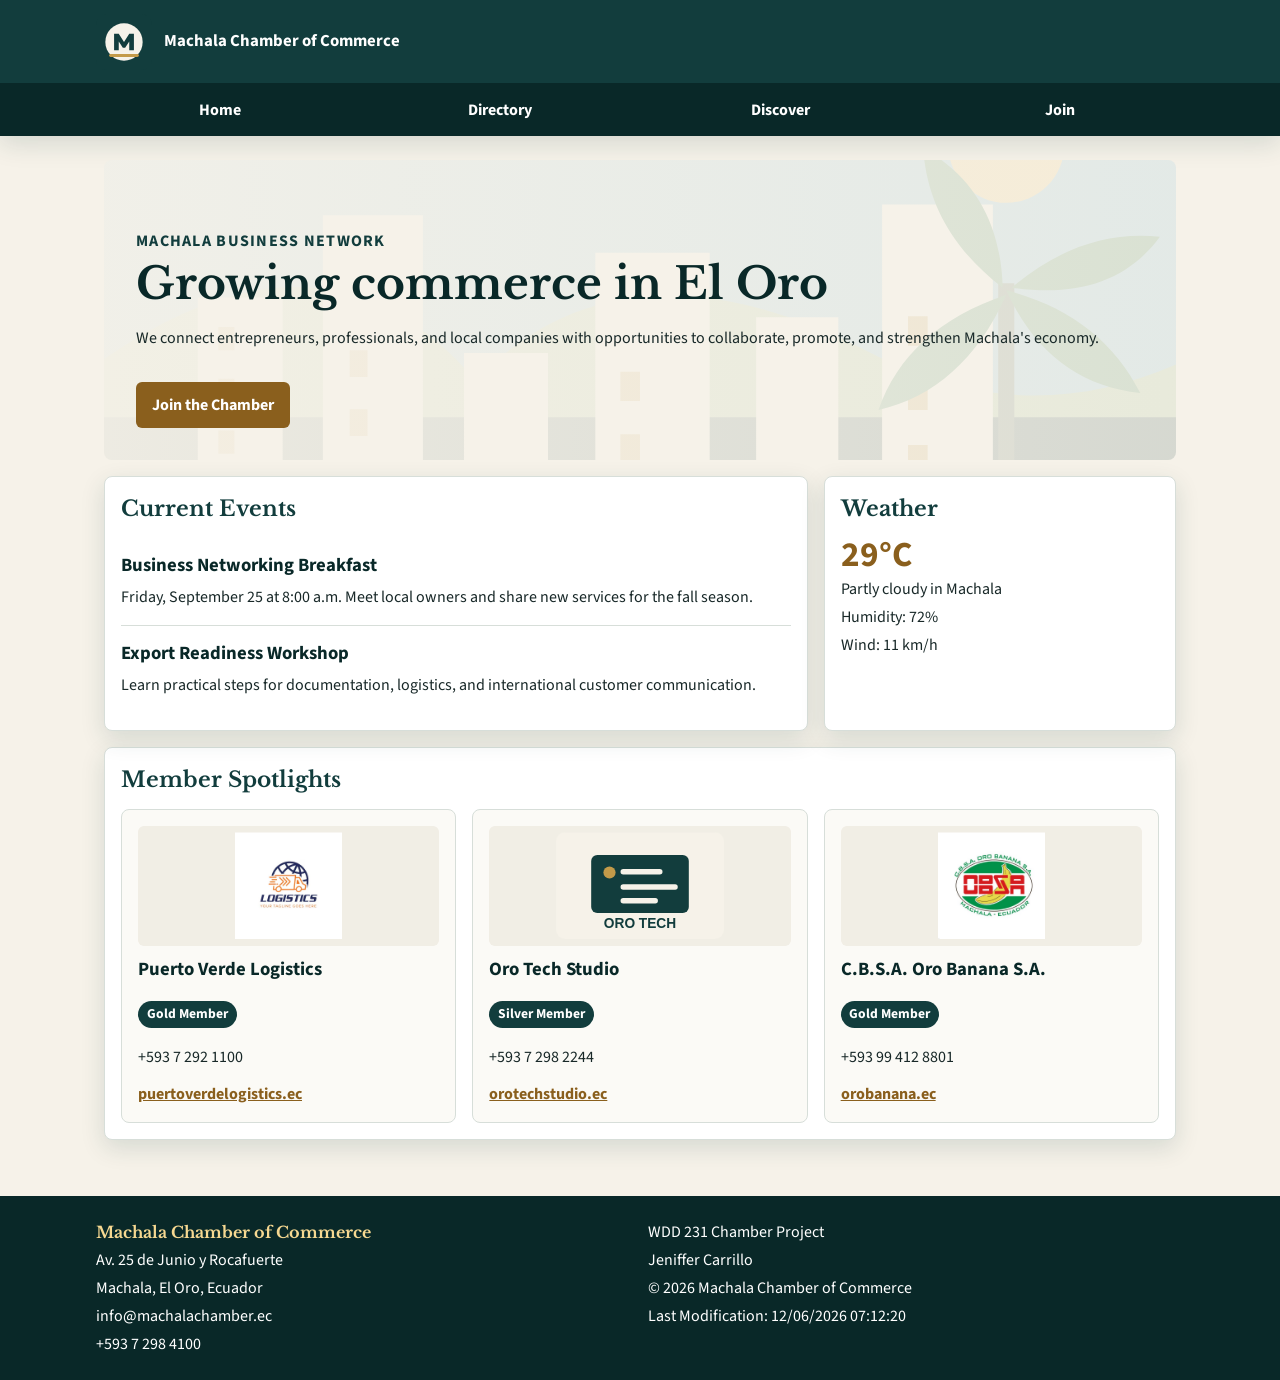
==== chamber/index.html @ e2c6e75d "chamber home" ====
<!DOCTYPE html>
<html lang="en-US">
<head>
  <meta charset="UTF-8">
  <meta name="viewport" content="width=device-width, initial-scale=1.0">
  <meta name="description" content="Machala Chamber of Commerce home page with local business events, weather, and member spotlights.">
  <meta name="author" content="Jeniffer Carrillo">
  <meta property="og:title" content="Machala Chamber of Commerce">
  <meta property="og:description" content="Connect with Machala businesses, events, and chamber member opportunities.">
  <meta property="og:image" content="https://jeniffercp1.github.io/wdd231/chamber/images/chamber-hero.svg">
  <meta property="og:url" content="https://jeniffercp1.github.io/wdd231/chamber/">
  <meta property="og:type" content="website">
  <title>Machala Chamber of Commerce</title>
  <link rel="icon" href="images/favicon.svg" type="image/svg+xml">
  <link rel="preconnect" href="https://fonts.googleapis.com">
  <link rel="preconnect" href="https://fonts.gstatic.com" crossorigin>
  <link href="https://fonts.googleapis.com/css2?family=Libre+Baskerville:wght@700&family=Source+Sans+3:wght@400;600;700&display=swap" rel="stylesheet">
  <link rel="stylesheet" href="styles/normalize.css">
  <link rel="stylesheet" href="styles/small.css">
  <link rel="stylesheet" href="styles/larger.css">
  <script src="scripts/navigation.js" defer></script>
  <script src="scripts/home.js" defer></script>
  <script src="scripts/date.js" defer></script>
</head>
<body>
  <header class="site-header">
    <div class="header-bar">
      <a class="brand" href="index.html">
        <img src="images/favicon.svg" alt="Machala Chamber of Commerce logo" width="56" height="56">
        <span>Machala Chamber of Commerce</span>
      </a>
      <button id="menuButton" class="menu-button" type="button" aria-label="Open navigation menu" aria-controls="primaryNav" aria-expanded="false"></button>
    </div>
    <nav id="primaryNav" class="site-nav">
      <ul>
        <li><a href="index.html" aria-current="page">Home</a></li>
        <li><a href="directory.html">Directory</a></li>
        <li><a href="#">Discover</a></li>
        <li><a href="#">Join</a></li>
      </ul>
    </nav>
  </header>

  <main>
    <section class="hero home-hero">
      <div>
        <p class="eyebrow">Machala Business Network</p>
        <h1>Growing commerce in El Oro</h1>
        <p>We connect entrepreneurs, professionals, and local companies with opportunities to collaborate, promote, and strengthen Machala's economy.</p>
        <a class="cta-link" href="#">Join the Chamber</a>
      </div>
    </section>

    <div class="home-grid">
      <section class="info-card events">
        <h2>Current Events</h2>
        <article>
          <h3>Business Networking Breakfast</h3>
          <p>Friday, September 25 at 8:00 a.m. Meet local owners and share new services for the fall season.</p>
        </article>
        <article>
          <h3>Export Readiness Workshop</h3>
          <p>Learn practical steps for documentation, logistics, and international customer communication.</p>
        </article>
      </section>

      <section class="info-card weather">
        <h2>Weather</h2>
        <p class="weather-temp">29&deg;C</p>
        <p>Partly cloudy in Machala</p>
        <p>Humidity: 72%</p>
        <p>Wind: 11 km/h</p>
      </section>
    </div>

    <section class="info-card spotlights">
      <h2>Member Spotlights</h2>
      <div id="spotlightCards" class="spotlight-grid"></div>
    </section>
  </main>

  <footer class="site-footer">
    <div class="footer-content">
      <div>
        <p class="footer-title">Machala Chamber of Commerce</p>
        <p>Av. 25 de Junio y Rocafuerte</p>
        <p>Machala, El Oro, Ecuador</p>
        <p>info@machalachamber.ec</p>
        <p>+593 7 298 4100</p>
      </div>
      <div>
        <p>WDD 231 Chamber Project</p>
        <p>Jeniffer Carrillo</p>
        <p>&copy; <span id="currentyear"></span> Machala Chamber of Commerce</p>
        <p id="lastModified"></p>
      </div>
    </div>
  </footer>
</body>
</html>
---- chamber/styles/small.css ----
:root {
  --primary: #123d3d;
  --primary-dark: #092828;
  --accent: #c39a49;
  --accent-dark: #8a5f1d;
  --background: #f6f2e9;
  --surface: #ffffff;
  --text: #182828;
  --muted: #596867;
  --border: #d7ded9;
  --shadow: 0 8px 24px rgb(18 61 61 / 14%);
}

body {
  min-width: 320px;
  color: var(--text);
  background: var(--background);
  font-family: "Source Sans 3", Arial, sans-serif;
  line-height: 1.5;
}

a {
  color: inherit;
}

.site-header {
  color: #fff;
  background: var(--primary);
  box-shadow: var(--shadow);
}

.header-bar {
  display: flex;
  align-items: center;
  justify-content: space-between;
  gap: 1rem;
  max-width: 1120px;
  margin: 0 auto;
  padding: 0.85rem 1rem;
}

.brand {
  display: flex;
  align-items: center;
  gap: 0.75rem;
  font-size: 1.05rem;
  font-weight: 700;
  text-decoration: none;
}

.brand img {
  flex: 0 0 auto;
  width: 56px;
  height: 56px;
}

.menu-button {
  display: inline-flex;
  align-items: center;
  justify-content: center;
  width: 44px;
  height: 44px;
  border: 1px solid rgb(255 255 255 / 45%);
  border-radius: 6px;
  color: #fff;
  background: transparent;
}

.menu-button::before {
  content: "\2630";
  font-size: 1.6rem;
  line-height: 1;
}

.menu-button.open::before {
  content: "X";
  font-size: 1.2rem;
  font-weight: 700;
}

.site-nav {
  display: grid;
  grid-template-rows: 0fr;
  background: var(--primary-dark);
  transition: grid-template-rows 180ms ease;
}

.site-nav.open {
  grid-template-rows: 1fr;
}

.site-nav ul {
  overflow: hidden;
  width: 100%;
  max-width: 1120px;
  margin: 0 auto;
  padding: 0;
  list-style: none;
}

.site-nav a {
  display: block;
  padding: 0.9rem 1rem;
  font-weight: 700;
  text-decoration: none;
  border-top: 1px solid rgb(255 255 255 / 12%);
}

.site-nav a:hover,
.site-nav a:focus {
  color: var(--primary-dark);
  background: var(--accent);
  outline: none;
}

main {
  max-width: 1120px;
  margin: 0 auto;
  padding: 1rem;
}

.hero {
  display: grid;
  min-height: 230px;
  margin-bottom: 1rem;
  padding: 1.25rem;
  color: var(--text);
  background:
    linear-gradient(90deg, rgb(246 242 233 / 96%), rgb(246 242 233 / 86%)),
    url("../images/chamber-hero.svg") center / cover;
  border-radius: 8px;
  align-items: end;
}

.eyebrow {
  margin: 0 0 0.35rem;
  color: var(--primary);
  font-weight: 700;
  text-transform: uppercase;
  letter-spacing: 0.08em;
}

h1,
h2,
.footer-title {
  font-family: "Libre Baskerville", Georgia, serif;
}

h1 {
  margin: 0 0 0.65rem;
  color: var(--primary-dark);
  font-size: 2rem;
  line-height: 1.15;
}

.hero p:last-child {
  max-width: 650px;
  margin: 0;
  font-size: 1.05rem;
}

.cta-link {
  display: inline-block;
  width: fit-content;
  margin-top: 1rem;
  padding: 0.7rem 1rem;
  border-radius: 6px;
  color: #fff;
  background: var(--accent-dark);
  font-weight: 700;
  text-decoration: none;
}

.cta-link:hover,
.cta-link:focus {
  color: var(--primary-dark);
  background: var(--accent);
  outline: 2px solid var(--primary-dark);
  outline-offset: 2px;
}

.home-grid {
  display: grid;
  gap: 1rem;
  margin-bottom: 1rem;
}

.info-card {
  padding: 1rem;
  border: 1px solid var(--border);
  border-radius: 8px;
  background: var(--surface);
  box-shadow: var(--shadow);
}

.info-card h2 {
  margin: 0 0 0.8rem;
  color: var(--primary);
  font-size: 1.35rem;
}

.events article {
  padding: 0.8rem 0;
  border-top: 1px solid var(--border);
}

.events article:first-of-type {
  border-top: 0;
}

.events h3,
.spotlight-card h3 {
  margin: 0 0 0.35rem;
  color: var(--primary-dark);
}

.events p,
.weather p,
.spotlight-card p {
  margin: 0.25rem 0;
}

.weather-temp {
  color: var(--accent-dark);
  font-size: 2.2rem;
  font-weight: 700;
  line-height: 1;
}

.spotlight-grid {
  display: grid;
  gap: 1rem;
}

.spotlight-card {
  display: grid;
  gap: 0.55rem;
  padding: 1rem;
  border: 1px solid var(--border);
  border-radius: 8px;
  background: #fbfaf6;
}

.spotlight-card img {
  width: 100%;
  height: 120px;
  object-fit: contain;
  padding: 0.4rem;
  border-radius: 6px;
  background: #f1eee5;
}

.spotlight-card a {
  color: var(--accent-dark);
  font-weight: 700;
  overflow-wrap: anywhere;
}

.directory {
  overflow: hidden;
  border: 1px solid var(--border);
  border-radius: 8px;
  background: var(--surface);
  box-shadow: var(--shadow);
}

.section-heading {
  display: grid;
  gap: 1rem;
  padding: 1rem;
  border-bottom: 1px solid var(--border);
}

.section-heading h2 {
  margin: 0;
  color: var(--primary);
  font-size: 1.35rem;
}

.view-controls {
  display: flex;
  gap: 0.5rem;
}

.view-controls button {
  flex: 1;
  min-height: 42px;
  border: 1px solid var(--accent-dark);
  border-radius: 6px;
  color: #fff;
  background: var(--accent-dark);
  font-weight: 700;
}

.view-controls button:hover,
.view-controls button:focus,
.view-controls button.active {
  color: var(--primary-dark);
  background: var(--accent);
  outline: none;
}

.members {
  display: grid;
  gap: 1rem;
  padding: 1rem;
}

.member-card {
  display: grid;
  gap: 0.75rem;
  padding: 1rem;
  border: 1px solid var(--border);
  border-radius: 8px;
  background: #fbfaf6;
}

.member-card img {
  width: 100%;
  height: 110px;
  object-fit: contain;
  padding: 0.4rem;
  border-radius: 6px;
  background: #f1eee5;
}

.member-card h3 {
  margin: 0;
  color: var(--primary);
  font-size: 1.2rem;
}

.member-card p {
  margin: 0;
}

.member-card a {
  color: var(--accent-dark);
  font-weight: 700;
  overflow-wrap: anywhere;
}

.member-level {
  display: inline-block;
  width: fit-content;
  padding: 0.2rem 0.55rem;
  border-radius: 999px;
  color: #fff;
  background: var(--primary);
  font-size: 0.85rem;
  font-weight: 700;
}

.list-view .member-card {
  grid-template-columns: 1fr;
}

.list-view .member-card img {
  display: none;
}

.site-footer {
  margin-top: 2rem;
  color: #fff;
  background: var(--primary-dark);
}

.footer-content {
  display: grid;
  gap: 1rem;
  max-width: 1120px;
  margin: 0 auto;
  padding: 1.25rem 1rem;
}

.site-footer p {
  margin: 0.25rem 0;
}

.footer-title {
  color: #f6d891;
  font-weight: 700;
}
---- chamber/styles/larger.css ----
@media screen and (min-width: 720px) {
  .menu-button {
    display: none;
  }

  .site-nav {
    display: block;
  }

  .site-nav ul {
    display: flex;
    overflow: visible;
  }

  .site-nav li {
    flex: 1;
  }

  .site-nav a {
    text-align: center;
    border-top: 0;
  }

  main {
    padding: 1.5rem;
  }

  .hero {
    min-height: 300px;
    padding: 2rem;
  }

  h1 {
    font-size: 2.75rem;
  }

  .section-heading {
    grid-template-columns: 1fr auto;
    align-items: center;
  }

  .home-grid {
    grid-template-columns: 2fr 1fr;
  }

  .spotlight-grid {
    grid-template-columns: repeat(3, 1fr);
  }

  .view-controls {
    min-width: 220px;
  }

  .grid-view {
    grid-template-columns: repeat(3, 1fr);
  }

  .list-view .member-card {
    grid-template-columns: 1.3fr 1fr 0.8fr 1fr;
    align-items: center;
  }

  .footer-content {
    grid-template-columns: 1fr 1fr;
  }
}
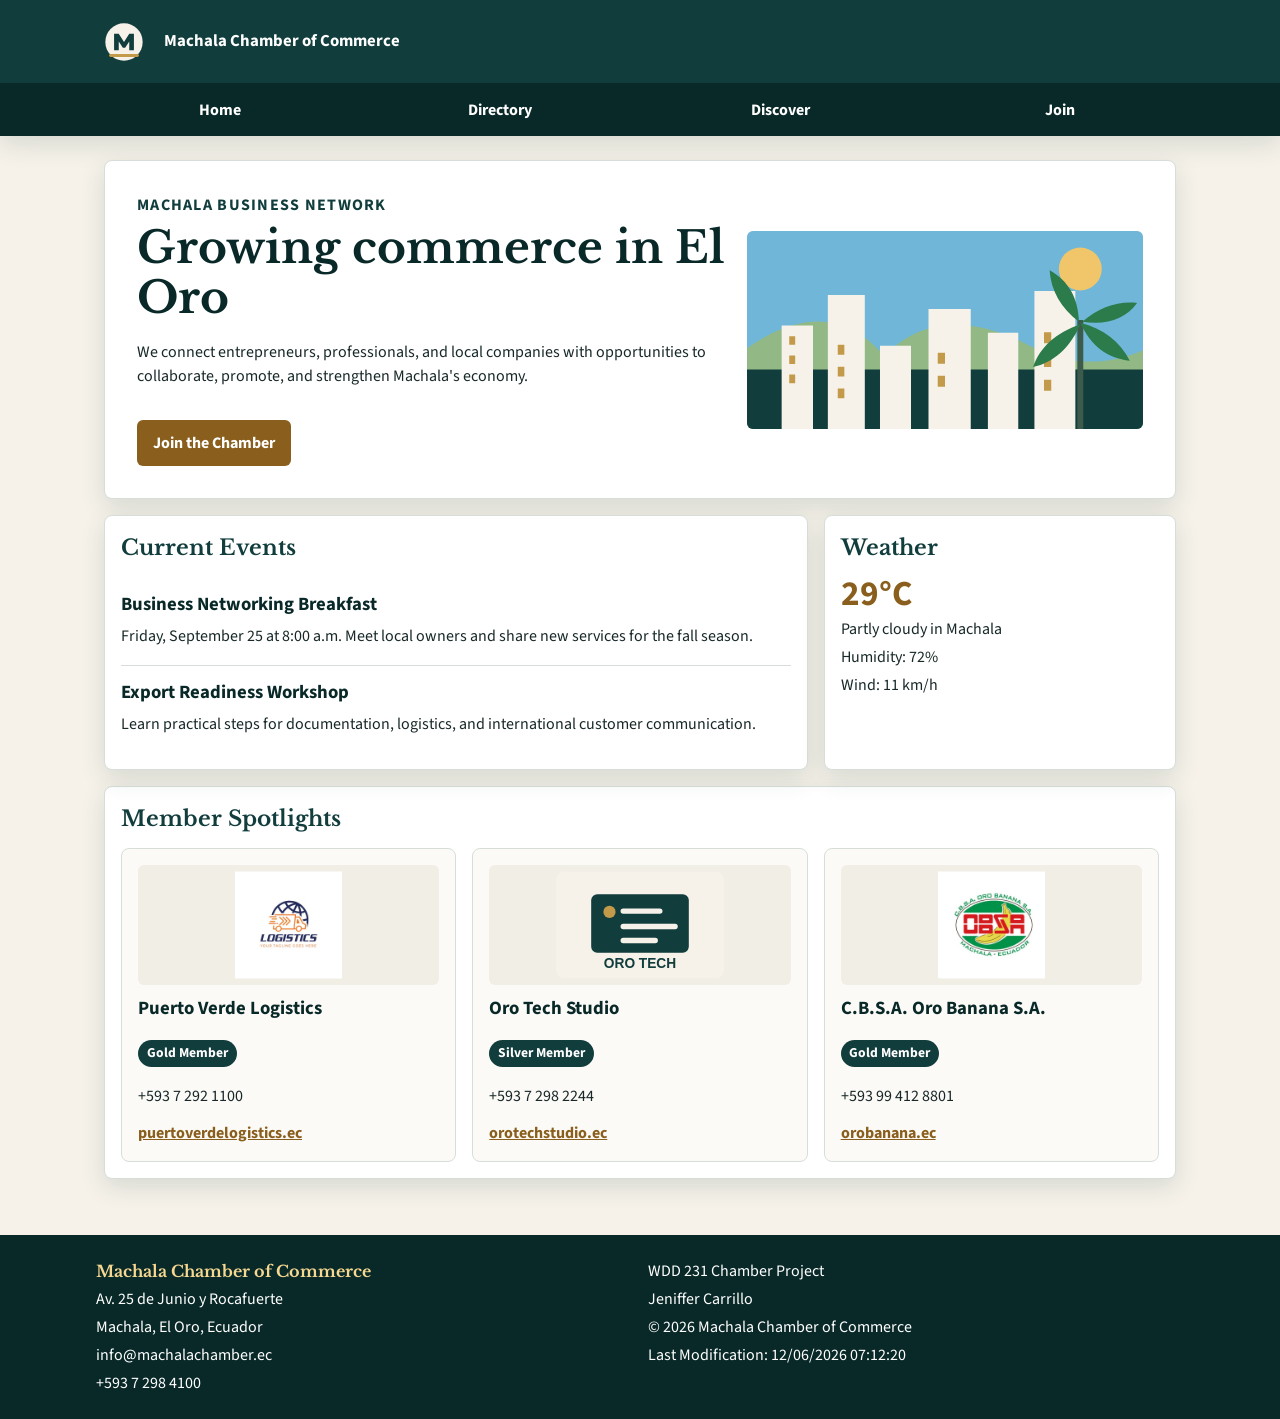
==== commit 71e79cc4: "hero image" ====
--- a/chamber/index.html
+++ b/chamber/index.html
@@ -49,6 +49,7 @@
         <p>We connect entrepreneurs, professionals, and local companies with opportunities to collaborate, promote, and strengthen Machala's economy.</p>
         <a class="cta-link" href="#">Join the Chamber</a>
       </div>
+      <img src="images/chamber-hero.svg" alt="Machala city commerce illustration" width="540" height="320">
     </section>
 
     <div class="home-grid">
--- a/chamber/styles/small.css
+++ b/chamber/styles/small.css
@@ -121,15 +121,24 @@
 
 .hero {
   display: grid;
+  gap: 1rem;
   min-height: 230px;
   margin-bottom: 1rem;
   padding: 1.25rem;
   color: var(--text);
-  background:
-    linear-gradient(90deg, rgb(246 242 233 / 96%), rgb(246 242 233 / 86%)),
-    url("../images/chamber-hero.svg") center / cover;
-  border-radius: 8px;
-  align-items: end;
+  background: var(--surface);
+  border-radius: 8px;
+  border: 1px solid var(--border);
+  box-shadow: var(--shadow);
+  align-items: center;
+}
+
+.hero img {
+  width: 100%;
+  max-height: 260px;
+  object-fit: contain;
+  border-radius: 6px;
+  background: var(--background);
 }
 
 .eyebrow {
--- a/chamber/styles/larger.css
+++ b/chamber/styles/larger.css
@@ -26,6 +26,7 @@
   }
 
   .hero {
+    grid-template-columns: 1.2fr 0.8fr;
     min-height: 300px;
     padding: 2rem;
   }
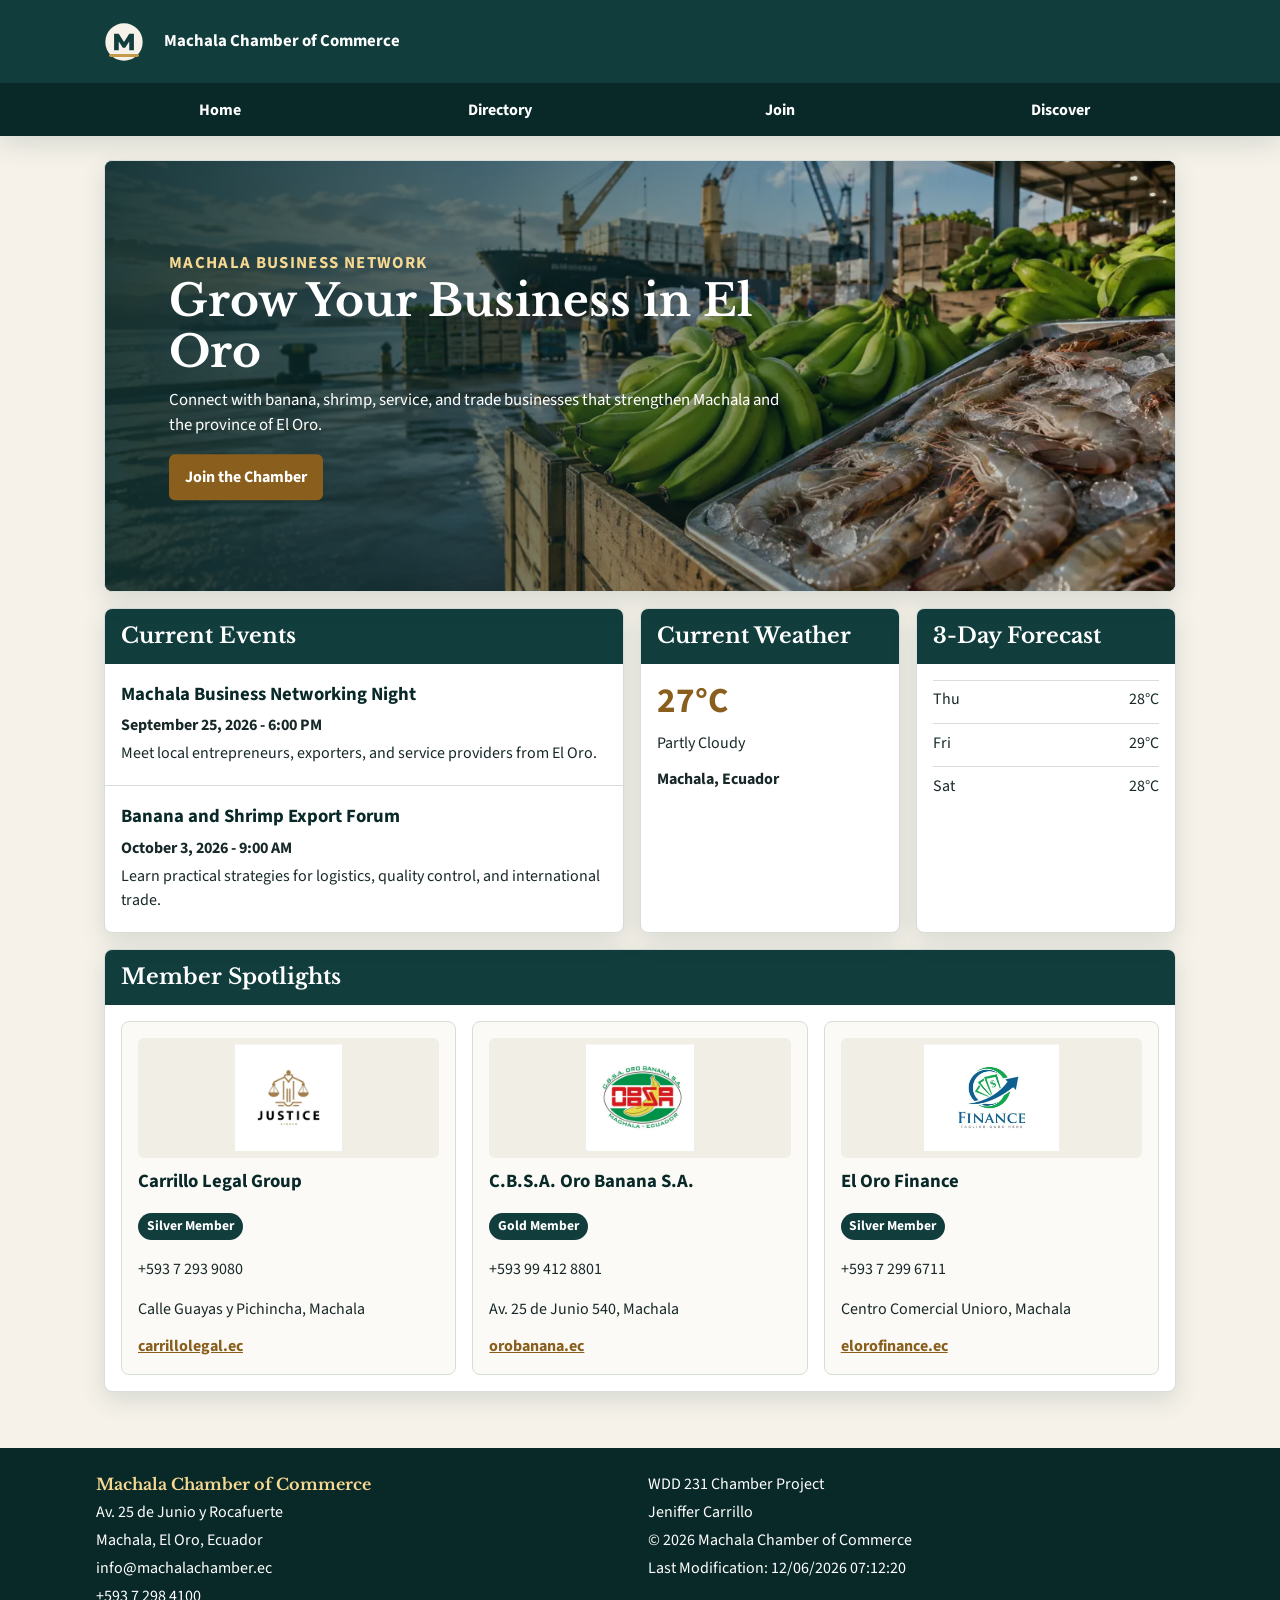
==== commit e4dfa055: "home design" ====
--- a/chamber/index.html
+++ b/chamber/index.html
@@ -7,7 +7,7 @@
   <meta name="author" content="Jeniffer Carrillo">
   <meta property="og:title" content="Machala Chamber of Commerce">
   <meta property="og:description" content="Connect with Machala businesses, events, and chamber member opportunities.">
-  <meta property="og:image" content="https://jeniffercp1.github.io/wdd231/chamber/images/chamber-hero.svg">
+  <meta property="og:image" content="https://jeniffercp1.github.io/wdd231/chamber/images/el-oro-commerce.webp">
   <meta property="og:url" content="https://jeniffercp1.github.io/wdd231/chamber/">
   <meta property="og:type" content="website">
   <title>Machala Chamber of Commerce</title>
@@ -35,42 +35,48 @@
       <ul>
         <li><a href="index.html" aria-current="page">Home</a></li>
         <li><a href="directory.html">Directory</a></li>
+        <li><a href="#">Join</a></li>
         <li><a href="#">Discover</a></li>
-        <li><a href="#">Join</a></li>
       </ul>
     </nav>
   </header>
 
   <main>
     <section class="hero home-hero">
-      <div>
+      <img src="images/el-oro-commerce.webp" alt="Bananas and shrimp prepared for commerce in El Oro, Ecuador" width="1400" height="583">
+      <div class="hero-content">
         <p class="eyebrow">Machala Business Network</p>
-        <h1>Growing commerce in El Oro</h1>
-        <p>We connect entrepreneurs, professionals, and local companies with opportunities to collaborate, promote, and strengthen Machala's economy.</p>
+        <h1>Grow Your Business in El Oro</h1>
+        <p>Connect with banana, shrimp, service, and trade businesses that strengthen Machala and the province of El Oro.</p>
         <a class="cta-link" href="#">Join the Chamber</a>
       </div>
-      <img src="images/chamber-hero.svg" alt="Machala city commerce illustration" width="540" height="320">
     </section>
 
     <div class="home-grid">
       <section class="info-card events">
         <h2>Current Events</h2>
         <article>
-          <h3>Business Networking Breakfast</h3>
-          <p>Friday, September 25 at 8:00 a.m. Meet local owners and share new services for the fall season.</p>
+          <h3>Machala Business Networking Night</h3>
+          <p><strong>September 25, 2026 - 6:00 PM</strong></p>
+          <p>Meet local entrepreneurs, exporters, and service providers from El Oro.</p>
         </article>
         <article>
-          <h3>Export Readiness Workshop</h3>
-          <p>Learn practical steps for documentation, logistics, and international customer communication.</p>
+          <h3>Banana and Shrimp Export Forum</h3>
+          <p><strong>October 3, 2026 - 9:00 AM</strong></p>
+          <p>Learn practical strategies for logistics, quality control, and international trade.</p>
         </article>
       </section>
 
       <section class="info-card weather">
-        <h2>Weather</h2>
-        <p class="weather-temp">29&deg;C</p>
-        <p>Partly cloudy in Machala</p>
-        <p>Humidity: 72%</p>
-        <p>Wind: 11 km/h</p>
+        <h2>Current Weather</h2>
+        <div id="currentWeather" class="weather-current">
+          <p class="weather-status">Loading weather data...</p>
+        </div>
+      </section>
+
+      <section class="info-card forecast">
+        <h2>3-Day Forecast</h2>
+        <ul id="forecastList" class="forecast-list"></ul>
       </section>
     </div>
 
--- a/chamber/styles/small.css
+++ b/chamber/styles/small.css
@@ -120,30 +120,44 @@
 }
 
 .hero {
-  display: grid;
-  gap: 1rem;
-  min-height: 230px;
+  position: relative;
+  display: block;
+  overflow: hidden;
+  min-height: 420px;
   margin-bottom: 1rem;
-  padding: 1.25rem;
-  color: var(--text);
-  background: var(--surface);
+  color: #fff;
+  background: var(--primary-dark);
   border-radius: 8px;
   border: 1px solid var(--border);
   box-shadow: var(--shadow);
-  align-items: center;
 }
 
 .hero img {
+  display: block;
   width: 100%;
-  max-height: 260px;
-  object-fit: contain;
-  border-radius: 6px;
-  background: var(--background);
+  height: 420px;
+  object-fit: cover;
+}
+
+.hero::after {
+  position: absolute;
+  inset: 0;
+  content: "";
+  background: linear-gradient(90deg, rgb(9 40 40 / 90%), rgb(9 40 40 / 46%), rgb(9 40 40 / 12%));
+}
+
+.hero-content {
+  position: absolute;
+  z-index: 1;
+  top: 50%;
+  left: 1.25rem;
+  width: min(620px, calc(100% - 2.5rem));
+  transform: translateY(-50%);
 }
 
 .eyebrow {
   margin: 0 0 0.35rem;
-  color: var(--primary);
+  color: #f6d891;
   font-weight: 700;
   text-transform: uppercase;
   letter-spacing: 0.08em;
@@ -157,12 +171,12 @@
 
 h1 {
   margin: 0 0 0.65rem;
-  color: var(--primary-dark);
+  color: #fff;
   font-size: 2rem;
   line-height: 1.15;
 }
 
-.hero p:last-child {
+.hero-content p {
   max-width: 650px;
   margin: 0;
   font-size: 1.05rem;
@@ -195,7 +209,7 @@
 }
 
 .info-card {
-  padding: 1rem;
+  overflow: hidden;
   border: 1px solid var(--border);
   border-radius: 8px;
   background: var(--surface);
@@ -203,13 +217,15 @@
 }
 
 .info-card h2 {
-  margin: 0 0 0.8rem;
-  color: var(--primary);
+  margin: 0;
+  padding: 0.7rem 1rem;
+  color: #fff;
+  background: var(--primary);
   font-size: 1.35rem;
 }
 
 .events article {
-  padding: 0.8rem 0;
+  padding: 1rem;
   border-top: 1px solid var(--border);
 }
 
@@ -236,9 +252,41 @@
   line-height: 1;
 }
 
+.weather-current {
+  display: grid;
+  gap: 0.25rem;
+  padding: 1rem;
+}
+
+.weather-current img {
+  width: 80px;
+  height: 80px;
+}
+
+.weather-status {
+  font-weight: 700;
+}
+
+.forecast-list {
+  display: grid;
+  gap: 0.35rem;
+  margin: 0;
+  padding: 1rem;
+  list-style: none;
+}
+
+.forecast-list li {
+  display: flex;
+  justify-content: space-between;
+  gap: 1rem;
+  padding: 0.4rem 0;
+  border-top: 1px solid var(--border);
+}
+
 .spotlight-grid {
   display: grid;
   gap: 1rem;
+  padding: 1rem;
 }
 
 .spotlight-card {
--- a/chamber/styles/larger.css
+++ b/chamber/styles/larger.css
@@ -26,9 +26,15 @@
   }
 
   .hero {
-    grid-template-columns: 1.2fr 0.8fr;
-    min-height: 300px;
-    padding: 2rem;
+    min-height: 430px;
+  }
+
+  .hero img {
+    height: 430px;
+  }
+
+  .hero-content {
+    left: 4rem;
   }
 
   h1 {
@@ -41,7 +47,7 @@
   }
 
   .home-grid {
-    grid-template-columns: 2fr 1fr;
+    grid-template-columns: 2fr 1fr 1fr;
   }
 
   .spotlight-grid {
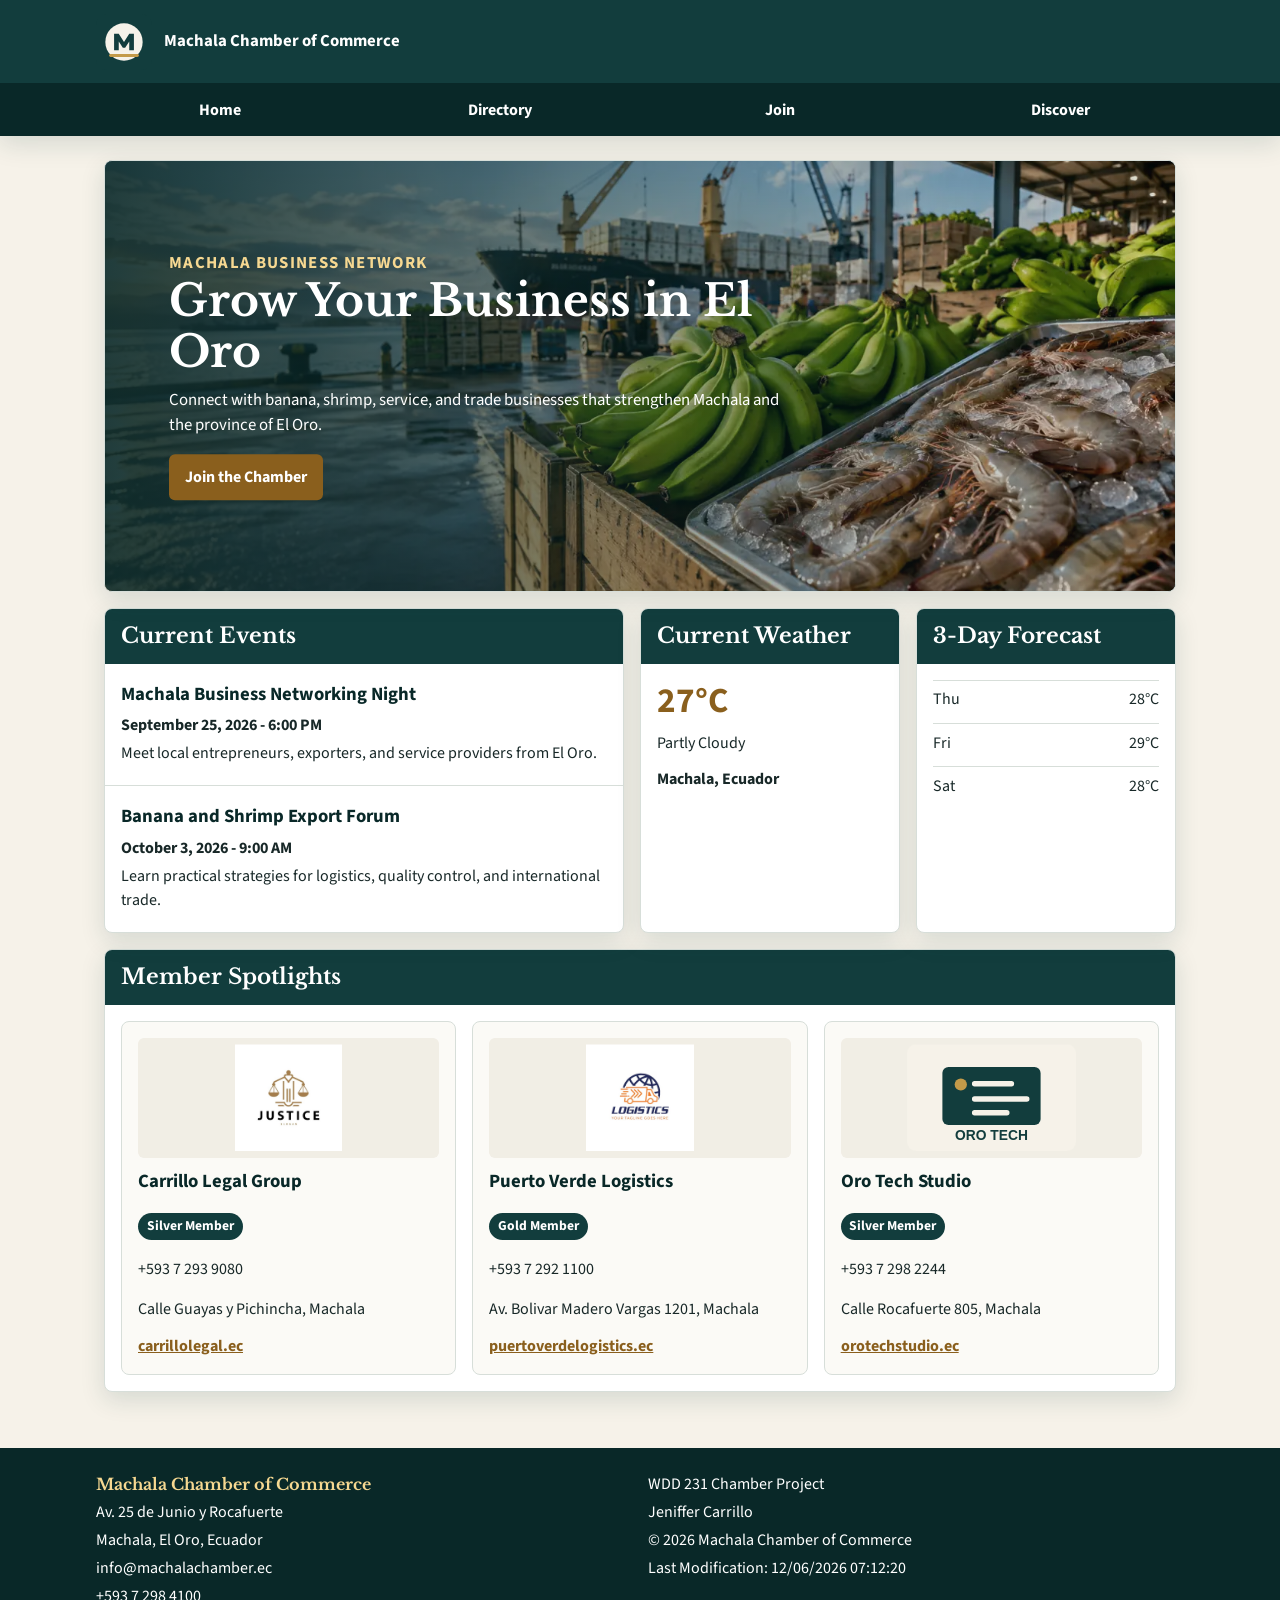
==== commit 57d0359e: "script cache" ====
--- a/chamber/index.html
+++ b/chamber/index.html
@@ -19,7 +19,7 @@
   <link rel="stylesheet" href="styles/small.css">
   <link rel="stylesheet" href="styles/larger.css">
   <script src="scripts/navigation.js" defer></script>
-  <script src="scripts/home.js" defer></script>
+  <script src="scripts/home.js?v=weather-key" defer></script>
   <script src="scripts/date.js" defer></script>
 </head>
 <body>
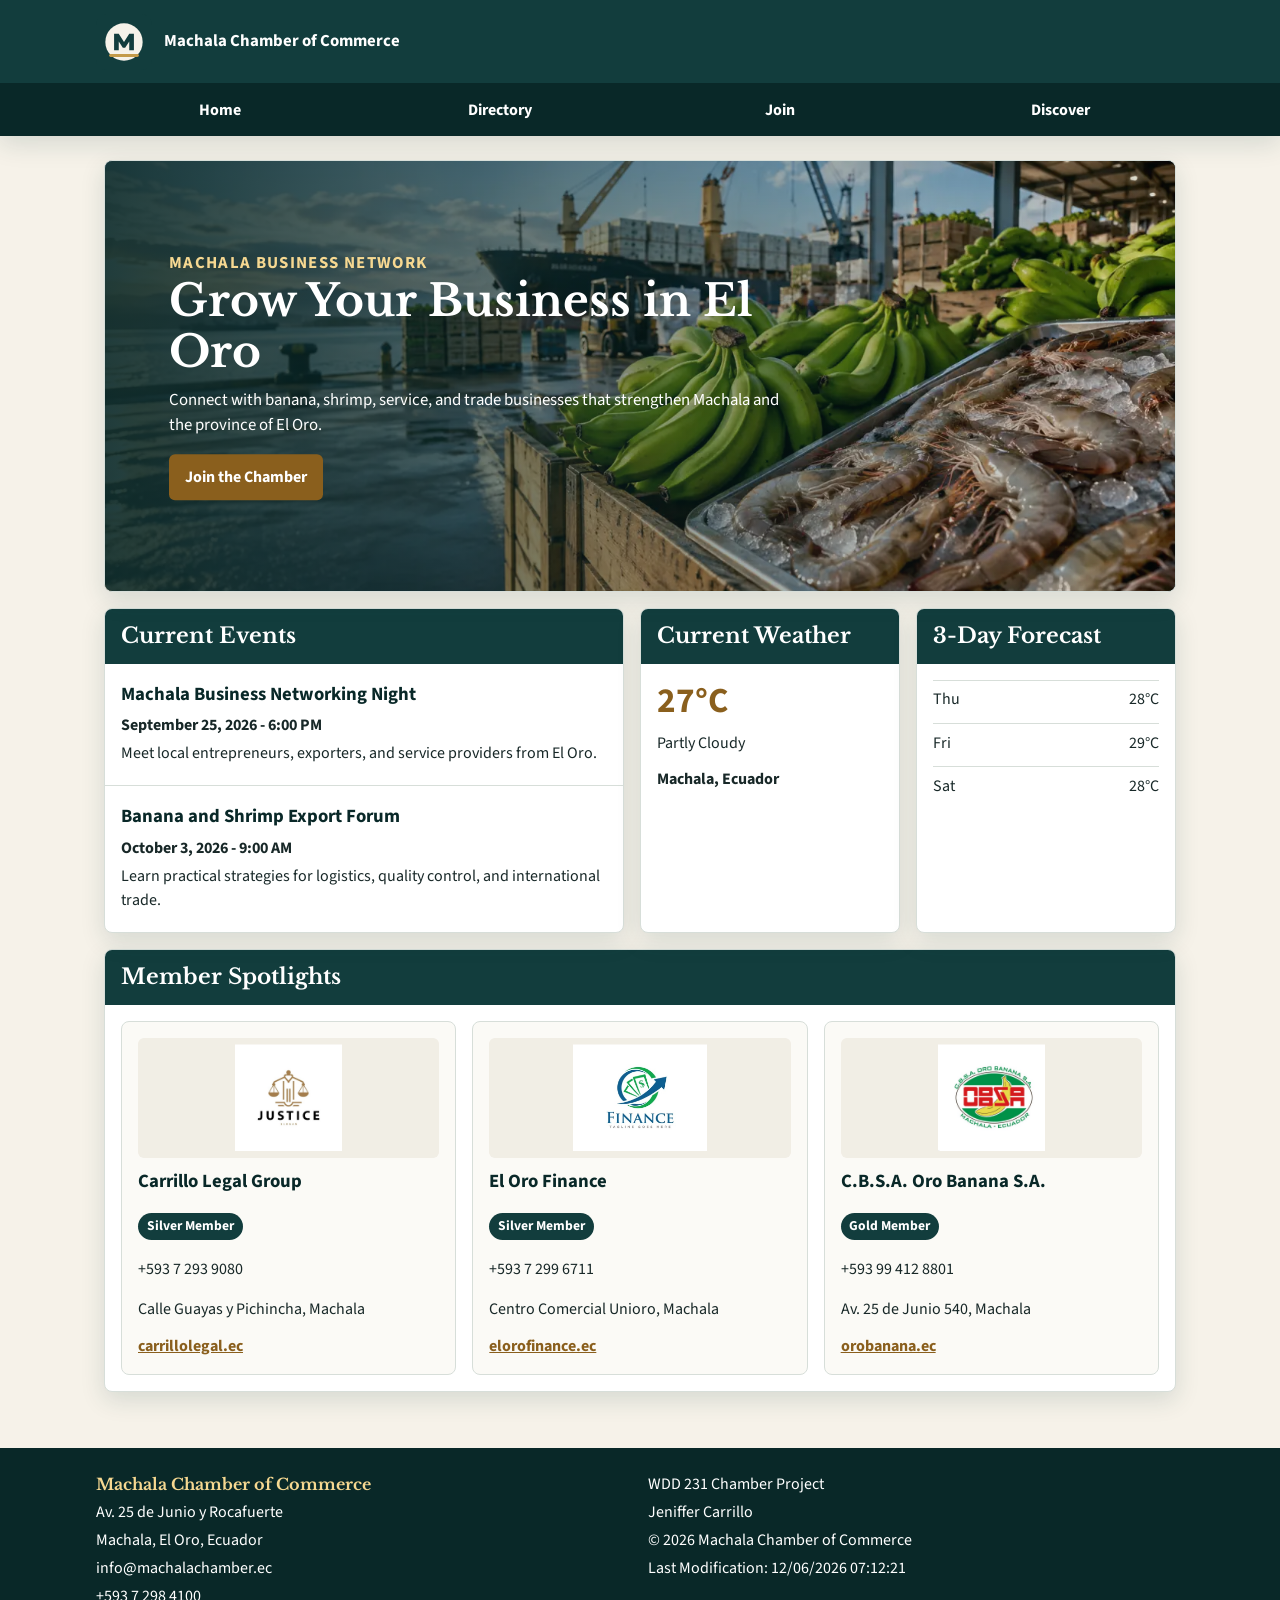
==== commit d8a3eafe: "join form" ====
--- a/chamber/index.html
+++ b/chamber/index.html
@@ -35,7 +35,7 @@
       <ul>
         <li><a href="index.html" aria-current="page">Home</a></li>
         <li><a href="directory.html">Directory</a></li>
-        <li><a href="#">Join</a></li>
+        <li><a href="join.html">Join</a></li>
         <li><a href="#">Discover</a></li>
       </ul>
     </nav>
@@ -48,7 +48,7 @@
         <p class="eyebrow">Machala Business Network</p>
         <h1>Grow Your Business in El Oro</h1>
         <p>Connect with banana, shrimp, service, and trade businesses that strengthen Machala and the province of El Oro.</p>
-        <a class="cta-link" href="#">Join the Chamber</a>
+        <a class="cta-link" href="join.html">Join the Chamber</a>
       </div>
     </section>
 
--- a/chamber/styles/small.css
+++ b/chamber/styles/small.css
@@ -321,6 +321,152 @@
   box-shadow: var(--shadow);
 }
 
+.page-title {
+  color: var(--primary-dark);
+}
+
+.join-layout {
+  display: grid;
+  gap: 1rem;
+}
+
+.join-form-card,
+.thank-you-card {
+  padding: 1rem;
+  border: 1px solid var(--border);
+  border-radius: 8px;
+  background: var(--surface);
+  box-shadow: var(--shadow);
+}
+
+.join-form-card h2 {
+  margin-top: 0;
+  color: var(--primary);
+}
+
+form {
+  display: grid;
+  gap: 0.85rem;
+}
+
+label {
+  display: grid;
+  gap: 0.25rem;
+  font-weight: 700;
+}
+
+input,
+select,
+textarea {
+  width: 100%;
+  padding: 0.65rem;
+  border: 1px solid var(--border);
+  border-radius: 6px;
+  color: var(--text);
+  background: #fff;
+  font: inherit;
+}
+
+input:focus,
+select:focus,
+textarea:focus {
+  outline: 2px solid var(--accent-dark);
+  outline-offset: 2px;
+}
+
+.form-button,
+.level-card button,
+dialog button {
+  width: fit-content;
+  padding: 0.65rem 1rem;
+  border: 0;
+  border-radius: 6px;
+  color: #fff;
+  background: var(--accent-dark);
+  font-weight: 700;
+}
+
+.form-button:hover,
+.form-button:focus,
+.level-card button:hover,
+.level-card button:focus,
+dialog button:hover,
+dialog button:focus {
+  color: var(--primary-dark);
+  background: var(--accent);
+}
+
+.membership-cards {
+  display: grid;
+  gap: 1rem;
+}
+
+.level-card {
+  padding: 1rem;
+  border: 1px solid var(--border);
+  border-radius: 8px;
+  background: #fbfaf6;
+  box-shadow: var(--shadow);
+  animation: level-intro 700ms ease both;
+}
+
+.level-card:nth-child(2) {
+  animation-delay: 120ms;
+}
+
+.level-card:nth-child(3) {
+  animation-delay: 240ms;
+}
+
+.level-card:nth-child(4) {
+  animation-delay: 360ms;
+}
+
+.level-card h2 {
+  margin-top: 0;
+  color: var(--primary);
+  font-size: 1.2rem;
+}
+
+dialog {
+  max-width: 420px;
+  border: 1px solid var(--border);
+  border-radius: 8px;
+  color: var(--text);
+  background: var(--surface);
+  box-shadow: var(--shadow);
+}
+
+dialog::backdrop {
+  background: rgb(9 40 40 / 55%);
+}
+
+.application-details {
+  display: grid;
+  gap: 0.4rem;
+  margin: 1rem 0;
+  padding: 1rem;
+  border: 1px solid var(--border);
+  border-radius: 8px;
+  background: #fbfaf6;
+}
+
+.application-details p {
+  margin: 0;
+}
+
+@keyframes level-intro {
+  from {
+    opacity: 0;
+    transform: translateY(1rem);
+  }
+
+  to {
+    opacity: 1;
+    transform: translateY(0);
+  }
+}
+
 .section-heading {
   display: grid;
   gap: 1rem;
--- a/chamber/styles/larger.css
+++ b/chamber/styles/larger.css
@@ -46,6 +46,11 @@
     align-items: center;
   }
 
+  .join-layout {
+    grid-template-columns: 1.4fr 0.9fr;
+    align-items: start;
+  }
+
   .home-grid {
     grid-template-columns: 2fr 1fr 1fr;
   }
